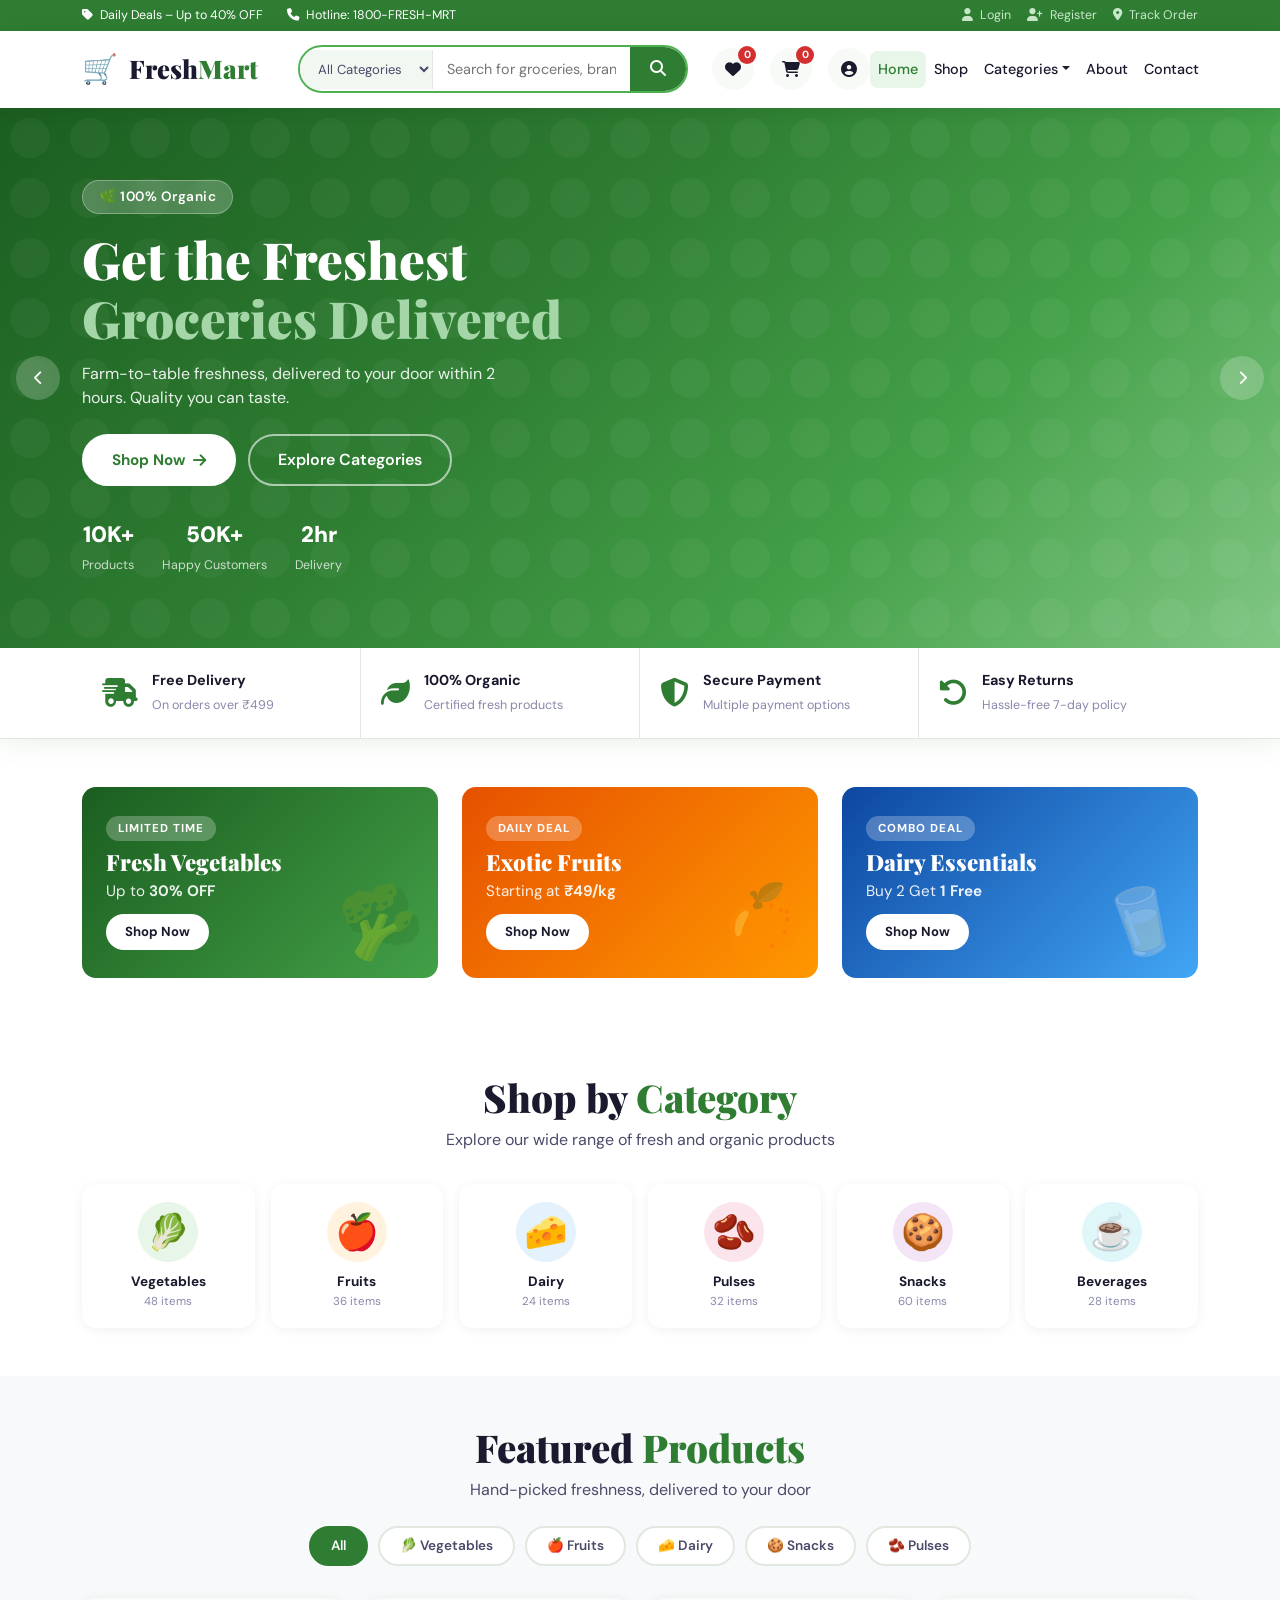
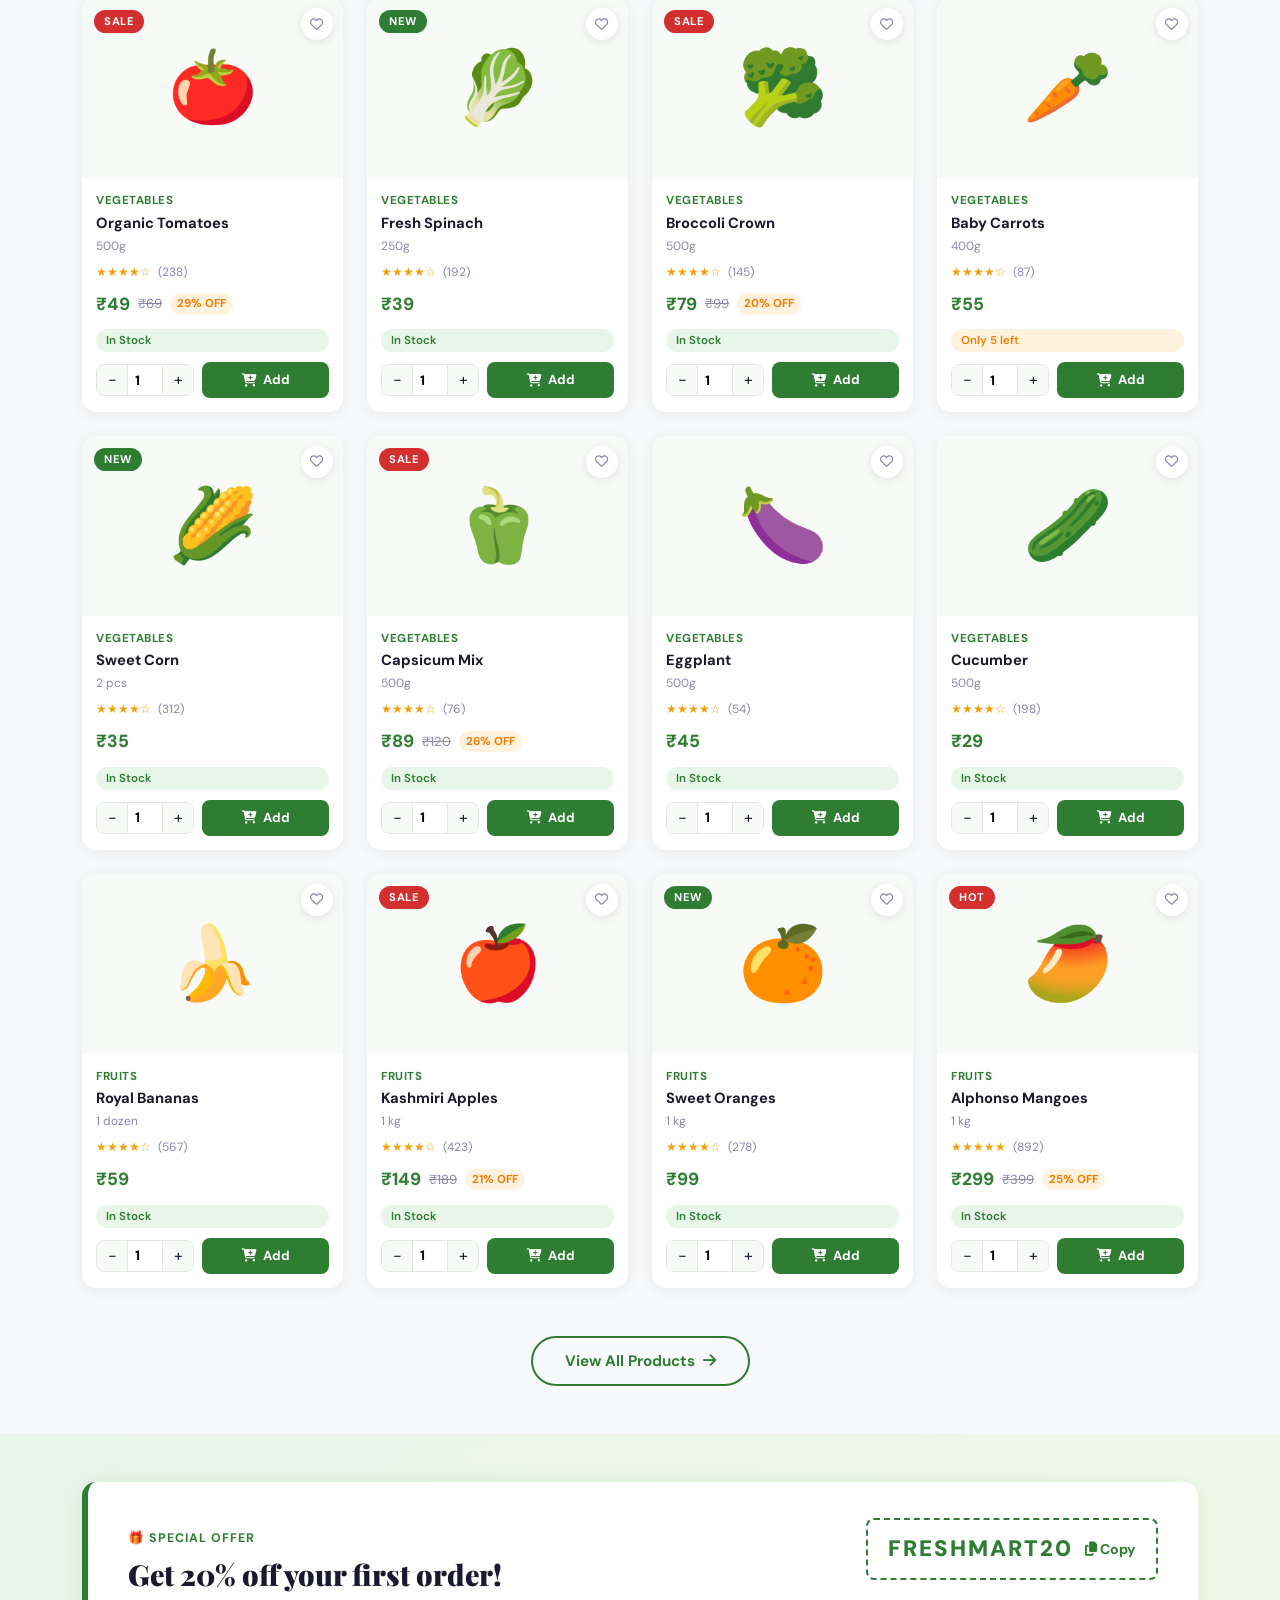
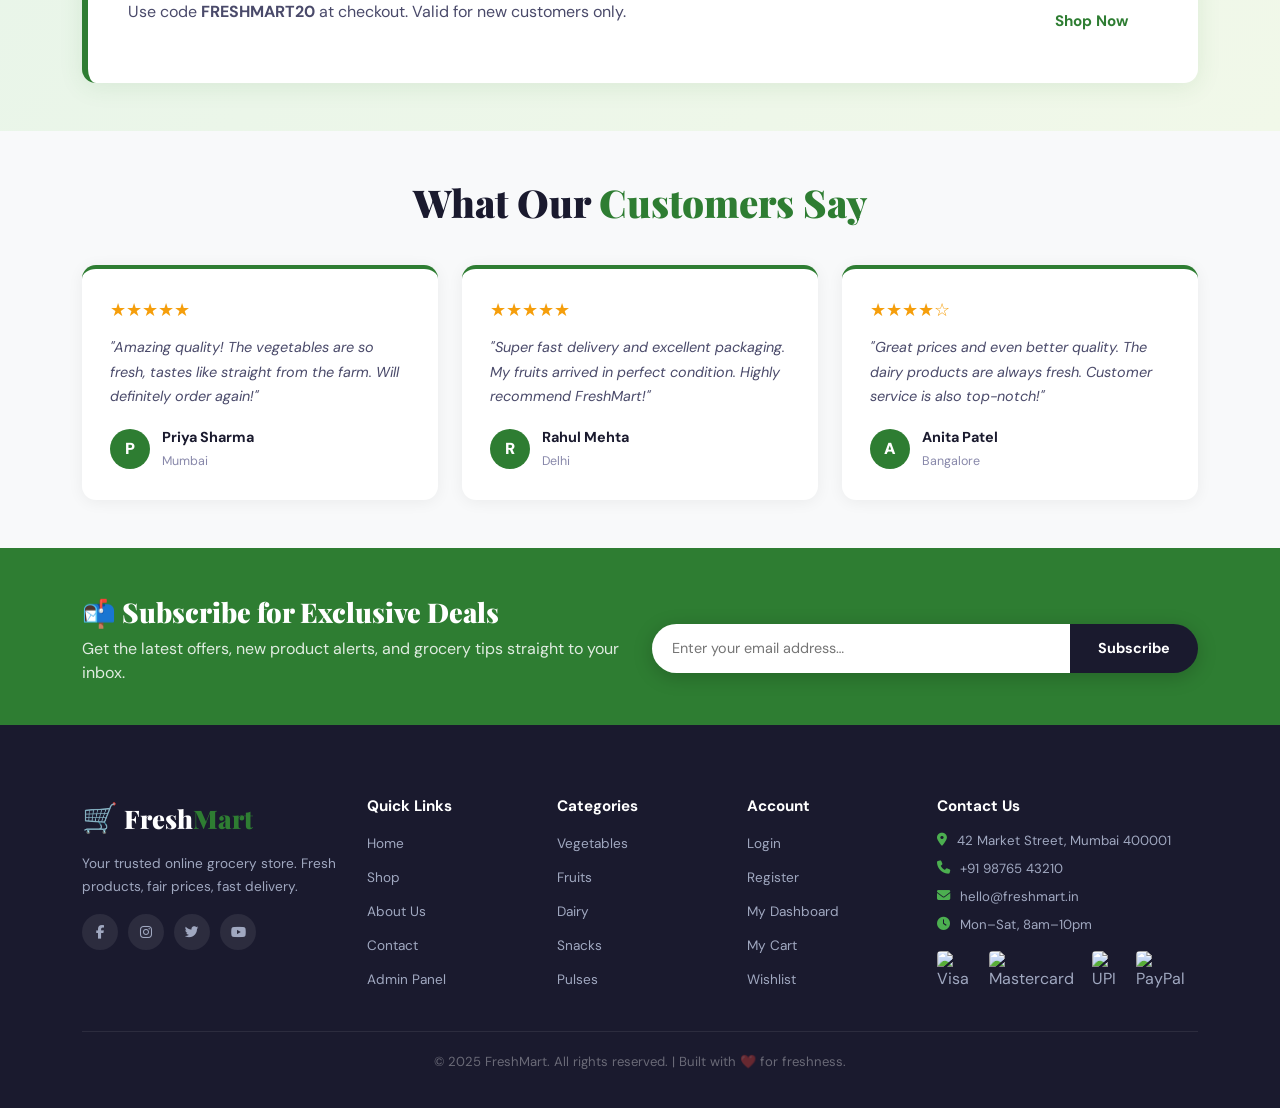
==== frontend/index.html @ 64d01288 "Initial FreshMart full stack project" ====
<!DOCTYPE html>
<html lang="en">
<head>
  <meta charset="UTF-8" />
  <meta name="viewport" content="width=device-width, initial-scale=1.0"/>
  <title>FreshMart – Premium Grocery Delivery</title>
  <link rel="stylesheet" href="https://cdn.jsdelivr.net/npm/bootstrap@5.3.0/dist/css/bootstrap.min.css"/>
  <link rel="stylesheet" href="https://cdnjs.cloudflare.com/ajax/libs/font-awesome/6.4.0/css/all.min.css"/>
  <link href="https://fonts.googleapis.com/css2?family=Playfair+Display:wght@700;900&family=DM+Sans:wght@300;400;500;600&display=swap" rel="stylesheet"/>
  <link rel="stylesheet" href="css/style.css"/>
</head>
<body>

<!-- Top Bar -->
<div class="top-bar">
  <div class="container d-flex justify-content-between align-items-center">
    <div class="d-flex gap-4">
      <span><i class="fas fa-tag me-1"></i> Daily Deals – Up to 40% OFF</span>
      <span><i class="fas fa-phone me-1"></i> Hotline: 1800-FRESH-MRT</span>
    </div>
    <div class="d-flex gap-3">
      <a href="#" id="topLoginBtn"><i class="fas fa-user me-1"></i> Login</a>
      <a href="pages/register.html"><i class="fas fa-user-plus me-1"></i> Register</a>
      <a href="#"><i class="fas fa-map-marker-alt me-1"></i> Track Order</a>
    </div>
  </div>
</div>

<!-- Main Navbar -->
<nav class="navbar navbar-expand-lg main-nav sticky-top">
  <div class="container">
    <a class="navbar-brand" href="index.html">
      <span class="brand-icon">🛒</span>
      <span class="brand-name">Fresh<span>Mart</span></span>
    </a>

    <div class="search-bar-container d-none d-lg-flex flex-grow-1 mx-4">
      <div class="search-bar">
        <select class="search-cat-select">
          <option>All Categories</option>
          <option>Vegetables</option>
          <option>Fruits</option>
          <option>Dairy</option>
          <option>Snacks</option>
          <option>Pulses</option>
          <option>Beverages</option>
        </select>
        <input type="text" id="searchInput" placeholder="Search for groceries, brands…" autocomplete="off"/>
        <button onclick="performSearch()"><i class="fas fa-search"></i></button>
        <div class="search-suggestions" id="searchSuggestions"></div>
      </div>
    </div>

    <div class="nav-actions d-flex align-items-center gap-3">
      <a href="pages/wishlist.html" class="nav-icon-btn" title="Wishlist">
        <i class="fas fa-heart"></i>
        <span class="badge" id="wishlistCount">0</span>
      </a>
      <a href="pages/cart.html" class="nav-icon-btn" title="Cart">
        <i class="fas fa-shopping-cart"></i>
        <span class="badge" id="cartCount">0</span>
      </a>
      <a href="pages/login.html" class="nav-icon-btn" title="Account" id="accountBtn">
        <i class="fas fa-user-circle"></i>
      </a>
      <button class="navbar-toggler" type="button" data-bs-toggle="collapse" data-bs-target="#mainNav">
        <i class="fas fa-bars"></i>
      </button>
    </div>

    <div class="collapse navbar-collapse" id="mainNav">
      <ul class="navbar-nav ms-auto mt-3 mt-lg-0">
        <li class="nav-item"><a class="nav-link active" href="index.html">Home</a></li>
        <li class="nav-item"><a class="nav-link" href="pages/products.html">Shop</a></li>
        <li class="nav-item dropdown">
          <a class="nav-link dropdown-toggle" href="#" data-bs-toggle="dropdown">Categories</a>
          <ul class="dropdown-menu">
            <li><a class="dropdown-item" href="pages/products.html?cat=vegetables"><i class="fas fa-carrot me-2 text-warning"></i>Vegetables</a></li>
            <li><a class="dropdown-item" href="pages/products.html?cat=fruits"><i class="fas fa-apple-alt me-2 text-danger"></i>Fruits</a></li>
            <li><a class="dropdown-item" href="pages/products.html?cat=dairy"><i class="fas fa-cheese me-2 text-warning"></i>Dairy</a></li>
            <li><a class="dropdown-item" href="pages/products.html?cat=snacks"><i class="fas fa-cookie me-2 text-secondary"></i>Snacks</a></li>
            <li><a class="dropdown-item" href="pages/products.html?cat=pulses"><i class="fas fa-seedling me-2 text-success"></i>Pulses</a></li>
            <li><a class="dropdown-item" href="pages/products.html?cat=beverages"><i class="fas fa-coffee me-2 text-brown"></i>Beverages</a></li>
          </ul>
        </li>
        <li class="nav-item"><a class="nav-link" href="pages/about.html">About</a></li>
        <li class="nav-item"><a class="nav-link" href="pages/contact.html">Contact</a></li>
      </ul>
    </div>
  </div>
</nav>

<!-- Hero Section -->
<section class="hero-section">
  <div id="heroCarousel" class="carousel slide carousel-fade" data-bs-ride="carousel">
    <div class="carousel-inner">
      <div class="carousel-item active">
        <div class="hero-slide slide-1">
          <div class="container h-100 d-flex align-items-center">
            <div class="hero-content">
              <span class="hero-badge">🌿 100% Organic</span>
              <h1>Get the Freshest<br/><span>Groceries Delivered</span></h1>
              <p>Farm-to-table freshness, delivered to your door within 2 hours. Quality you can taste.</p>
              <div class="hero-actions">
                <a href="pages/products.html" class="btn btn-primary-fresh">Shop Now <i class="fas fa-arrow-right ms-2"></i></a>
                <a href="#categories" class="btn btn-outline-fresh">Explore Categories</a>
              </div>
              <div class="hero-stats">
                <div class="stat"><strong>10K+</strong><span>Products</span></div>
                <div class="stat"><strong>50K+</strong><span>Happy Customers</span></div>
                <div class="stat"><strong>2hr</strong><span>Delivery</span></div>
              </div>
            </div>
          </div>
        </div>
      </div>
      <div class="carousel-item">
        <div class="hero-slide slide-2">
          <div class="container h-100 d-flex align-items-center">
            <div class="hero-content">
              <span class="hero-badge">🍓 Fresh Fruits</span>
              <h1>Seasonal Fruits<br/><span>Straight from Farms</span></h1>
              <p>Hand-picked seasonal fruits delivered fresh daily. Taste the difference of true freshness.</p>
              <a href="pages/products.html?cat=fruits" class="btn btn-primary-fresh">Explore Fruits <i class="fas fa-arrow-right ms-2"></i></a>
            </div>
          </div>
        </div>
      </div>
      <div class="carousel-item">
        <div class="hero-slide slide-3">
          <div class="container h-100 d-flex align-items-center">
            <div class="hero-content">
              <span class="hero-badge">🎉 Special Deals</span>
              <h1>Weekend Sale<br/><span>Up to 50% Off!</span></h1>
              <p>Huge discounts on everyday essentials. Stock up and save big this weekend only.</p>
              <a href="pages/products.html" class="btn btn-primary-fresh">Grab Deals <i class="fas fa-fire ms-2"></i></a>
            </div>
          </div>
        </div>
      </div>
    </div>
    <button class="carousel-control-prev" type="button" data-bs-target="#heroCarousel" data-bs-slide="prev">
      <i class="fas fa-chevron-left"></i>
    </button>
    <button class="carousel-control-next" type="button" data-bs-target="#heroCarousel" data-bs-slide="next">
      <i class="fas fa-chevron-right"></i>
    </button>
  </div>
</section>

<!-- Features Strip -->
<section class="features-strip">
  <div class="container">
    <div class="row g-0">
      <div class="col-6 col-md-3 feature-item">
        <i class="fas fa-truck-fast"></i>
        <div>
          <strong>Free Delivery</strong>
          <span>On orders over ₹499</span>
        </div>
      </div>
      <div class="col-6 col-md-3 feature-item">
        <i class="fas fa-leaf"></i>
        <div>
          <strong>100% Organic</strong>
          <span>Certified fresh products</span>
        </div>
      </div>
      <div class="col-6 col-md-3 feature-item">
        <i class="fas fa-shield-alt"></i>
        <div>
          <strong>Secure Payment</strong>
          <span>Multiple payment options</span>
        </div>
      </div>
      <div class="col-6 col-md-3 feature-item">
        <i class="fas fa-rotate-left"></i>
        <div>
          <strong>Easy Returns</strong>
          <span>Hassle-free 7-day policy</span>
        </div>
      </div>
    </div>
  </div>
</section>

<!-- Offer Banners -->
<section class="offer-banners py-5">
  <div class="container">
    <div class="row g-4">
      <div class="col-md-4">
        <div class="offer-card offer-green">
          <div class="offer-text">
            <span class="offer-tag">LIMITED TIME</span>
            <h3>Fresh Vegetables</h3>
            <p>Up to <strong>30% OFF</strong></p>
            <a href="pages/products.html?cat=vegetables" class="btn btn-sm btn-offer">Shop Now</a>
          </div>
          <div class="offer-emoji">🥦</div>
        </div>
      </div>
      <div class="col-md-4">
        <div class="offer-card offer-orange">
          <div class="offer-text">
            <span class="offer-tag">DAILY DEAL</span>
            <h3>Exotic Fruits</h3>
            <p>Starting at <strong>₹49/kg</strong></p>
            <a href="pages/products.html?cat=fruits" class="btn btn-sm btn-offer">Shop Now</a>
          </div>
          <div class="offer-emoji">🍊</div>
        </div>
      </div>
      <div class="col-md-4">
        <div class="offer-card offer-blue">
          <div class="offer-text">
            <span class="offer-tag">COMBO DEAL</span>
            <h3>Dairy Essentials</h3>
            <p>Buy 2 Get <strong>1 Free</strong></p>
            <a href="pages/products.html?cat=dairy" class="btn btn-sm btn-offer">Shop Now</a>
          </div>
          <div class="offer-emoji">🥛</div>
        </div>
      </div>
    </div>
  </div>
</section>

<!-- Categories -->
<section class="categories-section py-5" id="categories">
  <div class="container">
    <div class="section-header">
      <h2>Shop by <span>Category</span></h2>
      <p>Explore our wide range of fresh and organic products</p>
    </div>
    <div class="row g-3 mt-3">
      <div class="col-4 col-md-2">
        <a href="pages/products.html?cat=vegetables" class="category-card">
          <div class="cat-icon" style="background:#e8f5e9">🥬</div>
          <span>Vegetables</span>
          <small>48 items</small>
        </a>
      </div>
      <div class="col-4 col-md-2">
        <a href="pages/products.html?cat=fruits" class="category-card">
          <div class="cat-icon" style="background:#fff3e0">🍎</div>
          <span>Fruits</span>
          <small>36 items</small>
        </a>
      </div>
      <div class="col-4 col-md-2">
        <a href="pages/products.html?cat=dairy" class="category-card">
          <div class="cat-icon" style="background:#e3f2fd">🧀</div>
          <span>Dairy</span>
          <small>24 items</small>
        </a>
      </div>
      <div class="col-4 col-md-2">
        <a href="pages/products.html?cat=pulses" class="category-card">
          <div class="cat-icon" style="background:#fce4ec">🫘</div>
          <span>Pulses</span>
          <small>32 items</small>
        </a>
      </div>
      <div class="col-4 col-md-2">
        <a href="pages/products.html?cat=snacks" class="category-card">
          <div class="cat-icon" style="background:#f3e5f5">🍪</div>
          <span>Snacks</span>
          <small>60 items</small>
        </a>
      </div>
      <div class="col-4 col-md-2">
        <a href="pages/products.html?cat=beverages" class="category-card">
          <div class="cat-icon" style="background:#e0f7fa">☕</div>
          <span>Beverages</span>
          <small>28 items</small>
        </a>
      </div>
    </div>
  </div>
</section>

<!-- Featured Products -->
<section class="featured-products py-5 bg-light">
  <div class="container">
    <div class="section-header">
      <h2>Featured <span>Products</span></h2>
      <p>Hand-picked freshness, delivered to your door</p>
    </div>

    <!-- Filter Tabs -->
    <div class="filter-tabs mt-4">
      <button class="filter-btn active" onclick="filterProducts('all', this)">All</button>
      <button class="filter-btn" onclick="filterProducts('vegetables', this)">🥬 Vegetables</button>
      <button class="filter-btn" onclick="filterProducts('fruits', this)">🍎 Fruits</button>
      <button class="filter-btn" onclick="filterProducts('dairy', this)">🧀 Dairy</button>
      <button class="filter-btn" onclick="filterProducts('snacks', this)">🍪 Snacks</button>
      <button class="filter-btn" onclick="filterProducts('pulses', this)">🫘 Pulses</button>
    </div>

    <div class="row g-4 mt-2" id="productGrid">
      <!-- Products injected by JS -->
    </div>
    <div class="text-center mt-5">
      <a href="pages/products.html" class="btn btn-view-all">View All Products <i class="fas fa-arrow-right ms-2"></i></a>
    </div>
  </div>
</section>

<!-- Coupon Banner -->
<section class="coupon-banner py-5">
  <div class="container">
    <div class="coupon-card">
      <div class="row align-items-center">
        <div class="col-md-7">
          <span class="coupon-label">🎁 SPECIAL OFFER</span>
          <h3>Get 20% off your first order!</h3>
          <p>Use code <strong>FRESHMART20</strong> at checkout. Valid for new customers only.</p>
        </div>
        <div class="col-md-5 text-center text-md-end">
          <div class="coupon-code" onclick="copyCoupon()">
            <span id="couponCode">FRESHMART20</span>
            <button><i class="fas fa-copy"></i> Copy</button>
          </div>
          <a href="pages/products.html" class="btn btn-primary-fresh mt-3">Shop Now</a>
        </div>
      </div>
    </div>
  </div>
</section>

<!-- Testimonials -->
<section class="testimonials py-5 bg-light">
  <div class="container">
    <div class="section-header">
      <h2>What Our <span>Customers Say</span></h2>
    </div>
    <div class="row g-4 mt-3">
      <div class="col-md-4">
        <div class="testimonial-card">
          <div class="stars">★★★★★</div>
          <p>"Amazing quality! The vegetables are so fresh, tastes like straight from the farm. Will definitely order again!"</p>
          <div class="reviewer">
            <div class="reviewer-avatar">P</div>
            <div><strong>Priya Sharma</strong><span>Mumbai</span></div>
          </div>
        </div>
      </div>
      <div class="col-md-4">
        <div class="testimonial-card">
          <div class="stars">★★★★★</div>
          <p>"Super fast delivery and excellent packaging. My fruits arrived in perfect condition. Highly recommend FreshMart!"</p>
          <div class="reviewer">
            <div class="reviewer-avatar">R</div>
            <div><strong>Rahul Mehta</strong><span>Delhi</span></div>
          </div>
        </div>
      </div>
      <div class="col-md-4">
        <div class="testimonial-card">
          <div class="stars">★★★★☆</div>
          <p>"Great prices and even better quality. The dairy products are always fresh. Customer service is also top-notch!"</p>
          <div class="reviewer">
            <div class="reviewer-avatar">A</div>
            <div><strong>Anita Patel</strong><span>Bangalore</span></div>
          </div>
        </div>
      </div>
    </div>
  </div>
</section>

<!-- Newsletter -->
<section class="newsletter py-5">
  <div class="container">
    <div class="newsletter-card">
      <div class="row align-items-center">
        <div class="col-md-6">
          <h3>📬 Subscribe for Exclusive Deals</h3>
          <p>Get the latest offers, new product alerts, and grocery tips straight to your inbox.</p>
        </div>
        <div class="col-md-6">
          <div class="newsletter-form">
            <input type="email" placeholder="Enter your email address…"/>
            <button onclick="subscribeNewsletter()">Subscribe</button>
          </div>
        </div>
      </div>
    </div>
  </div>
</section>

<!-- Footer -->
<footer class="main-footer">
  <div class="container">
    <div class="row g-4 pt-5 pb-4">
      <div class="col-lg-3 col-md-6">
        <div class="footer-brand">
          <span class="brand-icon">🛒</span>
          <span class="brand-name">Fresh<span>Mart</span></span>
        </div>
        <p class="footer-desc">Your trusted online grocery store. Fresh products, fair prices, fast delivery.</p>
        <div class="social-links">
          <a href="#"><i class="fab fa-facebook-f"></i></a>
          <a href="#"><i class="fab fa-instagram"></i></a>
          <a href="#"><i class="fab fa-twitter"></i></a>
          <a href="#"><i class="fab fa-youtube"></i></a>
        </div>
      </div>
      <div class="col-lg-2 col-md-6">
        <h5>Quick Links</h5>
        <ul class="footer-links">
          <li><a href="index.html">Home</a></li>
          <li><a href="pages/products.html">Shop</a></li>
          <li><a href="pages/about.html">About Us</a></li>
          <li><a href="pages/contact.html">Contact</a></li>
          <li><a href="pages/admin.html">Admin Panel</a></li>
        </ul>
      </div>
      <div class="col-lg-2 col-md-6">
        <h5>Categories</h5>
        <ul class="footer-links">
          <li><a href="pages/products.html?cat=vegetables">Vegetables</a></li>
          <li><a href="pages/products.html?cat=fruits">Fruits</a></li>
          <li><a href="pages/products.html?cat=dairy">Dairy</a></li>
          <li><a href="pages/products.html?cat=snacks">Snacks</a></li>
          <li><a href="pages/products.html?cat=pulses">Pulses</a></li>
        </ul>
      </div>
      <div class="col-lg-2 col-md-6">
        <h5>Account</h5>
        <ul class="footer-links">
          <li><a href="pages/login.html">Login</a></li>
          <li><a href="pages/register.html">Register</a></li>
          <li><a href="pages/dashboard.html">My Dashboard</a></li>
          <li><a href="pages/cart.html">My Cart</a></li>
          <li><a href="pages/wishlist.html">Wishlist</a></li>
        </ul>
      </div>
      <div class="col-lg-3 col-md-6">
        <h5>Contact Us</h5>
        <div class="footer-contact">
          <p><i class="fas fa-map-marker-alt"></i> 42 Market Street, Mumbai 400001</p>
          <p><i class="fas fa-phone"></i> +91 98765 43210</p>
          <p><i class="fas fa-envelope"></i> hello@freshmart.in</p>
          <p><i class="fas fa-clock"></i> Mon–Sat, 8am–10pm</p>
        </div>
        <div class="payment-icons mt-3">
          <img src="https://img.icons8.com/color/32/visa.png" alt="Visa"/>
          <img src="https://img.icons8.com/color/32/mastercard.png" alt="Mastercard"/>
          <img src="https://img.icons8.com/color/32/upi-payment.png" alt="UPI"/>
          <img src="https://img.icons8.com/color/32/paypal.png" alt="PayPal"/>
        </div>
      </div>
    </div>
    <div class="footer-bottom">
      <p>© 2025 FreshMart. All rights reserved. | Built with ❤️ for freshness.</p>
    </div>
  </div>
</footer>

<!-- Toast Notification -->
<div class="toast-container position-fixed bottom-0 end-0 p-3">
  <div id="liveToast" class="toast" role="alert">
    <div class="toast-header">
      <strong class="me-auto">🛒 FreshMart</strong>
      <button type="button" class="btn-close" data-bs-dismiss="toast"></button>
    </div>
    <div class="toast-body" id="toastMsg">Item added to cart!</div>
  </div>
</div>

<script src="https://cdn.jsdelivr.net/npm/bootstrap@5.3.0/dist/js/bootstrap.bundle.min.js"></script>
<script src="js/data.js"></script>
<script src="js/cart.js"></script>
<script src="js/app.js"></script>
</body>
</html>
---- frontend/css/style.css ----
/* ===== DESIGN TOKENS ===== */
:root {
  --green: #2e7d32;
  --green-light: #4caf50;
  --green-pale: #e8f5e9;
  --red: #d32f2f;
  --red-light: #ef5350;
  --orange: #f57c00;
  --yellow: #ffc107;
  --text-dark: #1a1a2e;
  --text-mid: #4a4a6a;
  --text-light: #8888aa;
  --white: #ffffff;
  --off-white: #f8faf8;
  --border: #e0e8e0;
  --shadow: 0 4px 24px rgba(46,125,50,0.10);
  --shadow-hover: 0 12px 40px rgba(46,125,50,0.18);
  --radius: 14px;
  --radius-sm: 8px;
  --font-display: 'Playfair Display', serif;
  --font-body: 'DM Sans', sans-serif;
  --transition: all 0.25s cubic-bezier(0.4,0,0.2,1);
}

/* ===== RESET ===== */
*, *::before, *::after { box-sizing: border-box; margin: 0; padding: 0; }
body { font-family: var(--font-body); color: var(--text-dark); background: var(--white); overflow-x: hidden; }
a { text-decoration: none; color: inherit; }
img { max-width: 100%; }

/* ===== TOP BAR ===== */
.top-bar {
  background: var(--green);
  color: #fff;
  font-size: 0.78rem;
  padding: 6px 0;
}
.top-bar a { color: #c8e6c9; transition: var(--transition); }
.top-bar a:hover { color: #fff; }

/* ===== NAVBAR ===== */
.main-nav {
  background: #fff;
  box-shadow: 0 2px 16px rgba(0,0,0,0.08);
  padding: 12px 0;
  z-index: 1000;
}
.brand-icon { font-size: 1.8rem; }
.brand-name {
  font-family: var(--font-display);
  font-size: 1.6rem;
  font-weight: 900;
  color: var(--text-dark);
  margin-left: 6px;
}
.brand-name span { color: var(--green); }

/* Search Bar */
.search-bar-container { flex: 1; max-width: 580px; }
.search-bar {
  display: flex;
  align-items: center;
  border: 2px solid var(--green-light);
  border-radius: 50px;
  overflow: hidden;
  background: #fff;
  position: relative;
}
.search-cat-select {
  border: none;
  outline: none;
  padding: 10px 14px;
  font-size: 0.82rem;
  color: var(--text-mid);
  background: #f1f8f1;
  border-right: 1px solid var(--border);
  cursor: pointer;
  font-family: var(--font-body);
}
.search-bar input {
  flex: 1;
  border: none;
  outline: none;
  padding: 10px 14px;
  font-size: 0.9rem;
  font-family: var(--font-body);
}
.search-bar button {
  background: var(--green);
  color: #fff;
  border: none;
  padding: 10px 20px;
  cursor: pointer;
  transition: var(--transition);
  font-size: 1rem;
}
.search-bar button:hover { background: var(--green-light); }

.search-suggestions {
  position: absolute;
  top: 100%;
  left: 0;
  right: 0;
  background: #fff;
  border: 1px solid var(--border);
  border-radius: 0 0 12px 12px;
  box-shadow: var(--shadow);
  display: none;
  z-index: 200;
  max-height: 280px;
  overflow-y: auto;
}
.search-suggestions.active { display: block; }
.suggestion-item {
  padding: 10px 16px;
  cursor: pointer;
  display: flex;
  align-items: center;
  gap: 10px;
  font-size: 0.88rem;
  transition: var(--transition);
}
.suggestion-item:hover { background: var(--green-pale); }

/* Nav Icons */
.nav-icon-btn {
  position: relative;
  display: flex;
  align-items: center;
  justify-content: center;
  width: 42px;
  height: 42px;
  border-radius: 50%;
  background: var(--off-white);
  color: var(--text-dark);
  transition: var(--transition);
  font-size: 1rem;
}
.nav-icon-btn:hover { background: var(--green-pale); color: var(--green); }
.nav-icon-btn .badge {
  position: absolute;
  top: -2px;
  right: -2px;
  background: var(--red);
  color: #fff;
  border-radius: 50%;
  width: 18px;
  height: 18px;
  font-size: 0.65rem;
  display: flex;
  align-items: center;
  justify-content: center;
  font-weight: 700;
}

.main-nav .nav-link {
  color: var(--text-dark);
  font-weight: 500;
  font-size: 0.9rem;
  padding: 8px 14px;
  border-radius: 8px;
  transition: var(--transition);
}
.main-nav .nav-link:hover,
.main-nav .nav-link.active { color: var(--green); background: var(--green-pale); }
.main-nav .dropdown-menu { border: 1px solid var(--border); border-radius: var(--radius); box-shadow: var(--shadow); }
.main-nav .dropdown-item:hover { background: var(--green-pale); color: var(--green); }

/* ===== HERO ===== */
.hero-section { position: relative; overflow: hidden; }
.hero-slide {
  height: 540px;
  display: flex;
  align-items: center;
  position: relative;
  overflow: hidden;
}
.slide-1 { background: linear-gradient(135deg, #1b5e20 0%, #2e7d32 40%, #43a047 70%, #81c784 100%); }
.slide-2 { background: linear-gradient(135deg, #bf360c 0%, #e64a19 40%, #ff7043 70%, #ffccbc 100%); }
.slide-3 { background: linear-gradient(135deg, #1a237e 0%, #283593 40%, #3f51b5 70%, #9fa8da 100%); }
.hero-slide::before {
  content: '';
  position: absolute;
  inset: 0;
  background: url("data:image/svg+xml,%3Csvg width='60' height='60' viewBox='0 0 60 60' xmlns='http://www.w3.org/2000/svg'%3E%3Cg fill='none' fill-rule='evenodd'%3E%3Cg fill='%23ffffff' fill-opacity='0.04'%3E%3Ccircle cx='30' cy='30' r='20'/%3E%3C/g%3E%3C/g%3E%3C/svg%3E");
}
.hero-content {
  position: relative;
  z-index: 2;
  color: #fff;
  max-width: 600px;
  animation: heroIn 0.8s ease-out;
}
@keyframes heroIn {
  from { opacity: 0; transform: translateY(30px); }
  to { opacity: 1; transform: translateY(0); }
}
.hero-badge {
  display: inline-block;
  background: rgba(255,255,255,0.2);
  backdrop-filter: blur(8px);
  border: 1px solid rgba(255,255,255,0.3);
  color: #fff;
  padding: 6px 16px;
  border-radius: 50px;
  font-size: 0.85rem;
  font-weight: 600;
  margin-bottom: 16px;
  letter-spacing: 0.5px;
}
.hero-content h1 {
  font-family: var(--font-display);
  font-size: clamp(2rem, 4vw, 3.2rem);
  font-weight: 900;
  line-height: 1.15;
  margin-bottom: 14px;
}
.hero-content h1 span { color: #a5d6a7; display: block; }
.slide-2 .hero-content h1 span { color: #ffe0b2; }
.slide-3 .hero-content h1 span { color: #c5cae9; }
.hero-content p { font-size: 1rem; opacity: 0.9; margin-bottom: 24px; max-width: 440px; }
.hero-actions { display: flex; gap: 12px; flex-wrap: wrap; margin-bottom: 32px; }

.btn-primary-fresh {
  background: #fff;
  color: var(--green);
  padding: 12px 28px;
  border-radius: 50px;
  font-weight: 700;
  font-size: 0.95rem;
  transition: var(--transition);
  display: inline-flex;
  align-items: center;
  border: 2px solid #fff;
}
.btn-primary-fresh:hover {
  background: var(--green);
  color: #fff;
  transform: translateY(-2px);
  box-shadow: 0 8px 24px rgba(0,0,0,0.2);
}
.btn-outline-fresh {
  background: transparent;
  color: #fff;
  padding: 12px 28px;
  border-radius: 50px;
  font-weight: 600;
  border: 2px solid rgba(255,255,255,0.6);
  transition: var(--transition);
  display: inline-flex;
  align-items: center;
}
.btn-outline-fresh:hover { background: rgba(255,255,255,0.15); color: #fff; }
.slide-2 .btn-primary-fresh { color: var(--orange); }
.slide-3 .btn-primary-fresh { color: #3f51b5; }

.hero-stats {
  display: flex;
  gap: 28px;
}
.stat {
  text-align: center;
}
.stat strong { display: block; font-size: 1.4rem; font-weight: 900; }
.stat span { font-size: 0.78rem; opacity: 0.75; }

.carousel-control-prev, .carousel-control-next {
  width: 44px;
  height: 44px;
  background: rgba(255,255,255,0.2);
  backdrop-filter: blur(8px);
  border-radius: 50%;
  top: 50%;
  transform: translateY(-50%);
  margin: 0 16px;
  opacity: 1;
}
.carousel-control-prev-icon, .carousel-control-next-icon { display: none; }
.carousel-control-prev i, .carousel-control-next i { color: #fff; font-size: 0.9rem; }
.carousel-control-prev:hover, .carousel-control-next:hover { background: rgba(255,255,255,0.35); }

/* ===== FEATURES STRIP ===== */
.features-strip {
  background: #fff;
  border-bottom: 1px solid var(--border);
  box-shadow: var(--shadow);
}
.feature-item {
  display: flex;
  align-items: center;
  gap: 14px;
  padding: 22px 20px;
  border-right: 1px solid var(--border);
}
.feature-item:last-child { border-right: none; }
.feature-item i {
  font-size: 1.8rem;
  color: var(--green);
  flex-shrink: 0;
}
.feature-item strong { display: block; font-weight: 700; font-size: 0.9rem; }
.feature-item span { font-size: 0.78rem; color: var(--text-light); }

/* ===== SECTION HEADER ===== */
.section-header { text-align: center; }
.section-header h2 {
  font-family: var(--font-display);
  font-size: clamp(1.6rem, 3vw, 2.4rem);
  font-weight: 900;
  color: var(--text-dark);
}
.section-header h2 span { color: var(--green); }
.section-header p { color: var(--text-mid); margin-top: 8px; }

/* ===== OFFER BANNERS ===== */
.offer-card {
  border-radius: var(--radius);
  padding: 28px 24px;
  display: flex;
  align-items: center;
  justify-content: space-between;
  overflow: hidden;
  position: relative;
  transition: var(--transition);
}
.offer-card:hover { transform: translateY(-4px); box-shadow: var(--shadow-hover); }
.offer-green { background: linear-gradient(135deg, #1b5e20, #43a047); }
.offer-orange { background: linear-gradient(135deg, #e65100, #ff9800); }
.offer-blue { background: linear-gradient(135deg, #0d47a1, #42a5f5); }
.offer-text { color: #fff; z-index: 2; }
.offer-tag {
  font-size: 0.72rem;
  font-weight: 700;
  letter-spacing: 1px;
  background: rgba(255,255,255,0.25);
  padding: 4px 12px;
  border-radius: 20px;
  display: inline-block;
  margin-bottom: 8px;
}
.offer-text h3 { font-family: var(--font-display); font-size: 1.4rem; font-weight: 900; margin-bottom: 4px; }
.offer-text p { font-size: 0.95rem; opacity: 0.9; margin-bottom: 12px; }
.btn-offer {
  background: #fff;
  color: var(--text-dark);
  border-radius: 50px;
  font-weight: 700;
  font-size: 0.82rem;
  padding: 7px 18px;
  transition: var(--transition);
}
.btn-offer:hover { background: rgba(255,255,255,0.85); transform: scale(1.05); }
.offer-emoji {
  font-size: 4rem;
  opacity: 0.35;
  position: absolute;
  right: 16px;
  bottom: 8px;
  transform: rotate(-15deg);
  transition: var(--transition);
}
.offer-card:hover .offer-emoji { opacity: 0.6; transform: rotate(-5deg) scale(1.1); }

/* ===== CATEGORIES ===== */
.category-card {
  display: flex;
  flex-direction: column;
  align-items: center;
  text-align: center;
  padding: 16px 8px;
  border-radius: var(--radius);
  background: #fff;
  border: 2px solid transparent;
  transition: var(--transition);
  cursor: pointer;
  text-decoration: none;
  color: var(--text-dark);
  box-shadow: 0 2px 12px rgba(0,0,0,0.06);
}
.category-card:hover {
  border-color: var(--green-light);
  transform: translateY(-4px);
  box-shadow: var(--shadow-hover);
  color: var(--green);
}
.cat-icon {
  font-size: 2.2rem;
  width: 60px;
  height: 60px;
  border-radius: 50%;
  display: flex;
  align-items: center;
  justify-content: center;
  margin-bottom: 10px;
  transition: var(--transition);
}
.category-card:hover .cat-icon { transform: scale(1.15); }
.category-card span { font-weight: 700; font-size: 0.85rem; }
.category-card small { font-size: 0.72rem; color: var(--text-light); }

/* ===== FILTER TABS ===== */
.filter-tabs {
  display: flex;
  flex-wrap: wrap;
  gap: 10px;
  justify-content: center;
}
.filter-btn {
  background: #fff;
  border: 2px solid var(--border);
  color: var(--text-mid);
  padding: 8px 20px;
  border-radius: 50px;
  font-size: 0.85rem;
  font-weight: 600;
  cursor: pointer;
  transition: var(--transition);
  font-family: var(--font-body);
}
.filter-btn:hover, .filter-btn.active {
  background: var(--green);
  border-color: var(--green);
  color: #fff;
}

/* ===== PRODUCT CARDS ===== */
.product-card {
  background: #fff;
  border-radius: var(--radius);
  overflow: hidden;
  box-shadow: 0 2px 14px rgba(0,0,0,0.07);
  transition: var(--transition);
  position: relative;
  display: flex;
  flex-direction: column;
}
.product-card:hover { transform: translateY(-6px); box-shadow: var(--shadow-hover); }
.product-img-wrap {
  position: relative;
  overflow: hidden;
  background: var(--off-white);
  padding: 16px;
  text-align: center;
  height: 180px;
  display: flex;
  align-items: center;
  justify-content: center;
}
.product-emoji { font-size: 4.5rem; transition: var(--transition); }
.product-card:hover .product-emoji { transform: scale(1.12); }
.product-badge {
  position: absolute;
  top: 12px;
  left: 12px;
  background: var(--red);
  color: #fff;
  font-size: 0.7rem;
  font-weight: 700;
  padding: 3px 10px;
  border-radius: 20px;
  letter-spacing: 0.5px;
}
.product-badge.new { background: var(--green); }
.wishlist-btn {
  position: absolute;
  top: 10px;
  right: 10px;
  width: 32px;
  height: 32px;
  border-radius: 50%;
  background: #fff;
  border: none;
  cursor: pointer;
  display: flex;
  align-items: center;
  justify-content: center;
  box-shadow: 0 2px 8px rgba(0,0,0,0.1);
  transition: var(--transition);
  font-size: 0.85rem;
  color: var(--text-light);
}
.wishlist-btn:hover, .wishlist-btn.active { color: var(--red); transform: scale(1.15); }
.product-body { padding: 14px; flex: 1; display: flex; flex-direction: column; }
.product-cat { font-size: 0.72rem; color: var(--green); font-weight: 700; letter-spacing: 0.5px; text-transform: uppercase; margin-bottom: 4px; }
.product-name { font-weight: 700; font-size: 0.92rem; color: var(--text-dark); margin-bottom: 4px; line-height: 1.3; }
.product-unit { font-size: 0.75rem; color: var(--text-light); margin-bottom: 8px; }
.product-rating { font-size: 0.75rem; color: #f59e0b; margin-bottom: 10px; }
.product-rating span { color: var(--text-light); margin-left: 4px; }
.price-row { display: flex; align-items: center; gap: 8px; margin-bottom: 12px; }
.price { font-size: 1.1rem; font-weight: 800; color: var(--green); }
.price-old { font-size: 0.82rem; color: var(--text-light); text-decoration: line-through; }
.price-discount { font-size: 0.72rem; background: #fff3e0; color: var(--orange); font-weight: 700; padding: 2px 7px; border-radius: 20px; }
.stock-badge { font-size: 0.72rem; padding: 3px 10px; border-radius: 20px; font-weight: 600; display: inline-block; margin-bottom: 10px; }
.in-stock { background: #e8f5e9; color: var(--green); }
.low-stock { background: #fff3e0; color: var(--orange); }
.out-stock { background: #ffebee; color: var(--red); }
.qty-add-row { display: flex; align-items: center; gap: 8px; margin-top: auto; }
.qty-selector {
  display: flex;
  align-items: center;
  border: 1.5px solid var(--border);
  border-radius: 8px;
  overflow: hidden;
}
.qty-btn {
  background: var(--off-white);
  border: none;
  width: 30px;
  height: 30px;
  font-size: 1rem;
  cursor: pointer;
  transition: var(--transition);
  color: var(--text-dark);
}
.qty-btn:hover { background: var(--green-pale); color: var(--green); }
.qty-input {
  width: 36px;
  text-align: center;
  border: none;
  border-left: 1.5px solid var(--border);
  border-right: 1.5px solid var(--border);
  height: 30px;
  font-weight: 700;
  font-size: 0.85rem;
  outline: none;
  font-family: var(--font-body);
}
.btn-add-cart {
  flex: 1;
  background: var(--green);
  color: #fff;
  border: none;
  border-radius: 8px;
  padding: 8px 12px;
  font-weight: 700;
  font-size: 0.82rem;
  cursor: pointer;
  transition: var(--transition);
  display: flex;
  align-items: center;
  justify-content: center;
  gap: 6px;
  font-family: var(--font-body);
}
.btn-add-cart:hover { background: var(--green-light); transform: scale(1.02); }
.btn-add-cart:disabled { background: var(--text-light); cursor: not-allowed; transform: none; }

.btn-view-all {
  background: transparent;
  border: 2px solid var(--green);
  color: var(--green);
  padding: 12px 32px;
  border-radius: 50px;
  font-weight: 700;
  font-size: 0.95rem;
  transition: var(--transition);
  display: inline-flex;
  align-items: center;
}
.btn-view-all:hover { background: var(--green); color: #fff; }

/* ===== COUPON BANNER ===== */
.coupon-banner { background: linear-gradient(135deg, #e8f5e9, #f1f8e9); }
.coupon-card {
  background: #fff;
  border-radius: var(--radius);
  padding: 36px 40px;
  box-shadow: var(--shadow);
  border-left: 6px solid var(--green);
}
.coupon-label { font-size: 0.78rem; font-weight: 700; color: var(--green); letter-spacing: 1px; }
.coupon-card h3 { font-family: var(--font-display); font-size: 1.8rem; font-weight: 900; margin: 8px 0; }
.coupon-card p { color: var(--text-mid); }
.coupon-code {
  display: inline-flex;
  align-items: center;
  gap: 12px;
  border: 2px dashed var(--green);
  padding: 12px 20px;
  border-radius: var(--radius-sm);
  cursor: pointer;
  transition: var(--transition);
}
.coupon-code:hover { background: var(--green-pale); }
.coupon-code span { font-size: 1.4rem; font-weight: 900; letter-spacing: 2px; color: var(--green); }
.coupon-code button { background: none; border: none; color: var(--green); font-weight: 700; cursor: pointer; font-family: var(--font-body); font-size: 0.88rem; }

/* ===== TESTIMONIALS ===== */
.testimonial-card {
  background: #fff;
  border-radius: var(--radius);
  padding: 28px;
  box-shadow: 0 2px 16px rgba(0,0,0,0.06);
  transition: var(--transition);
  border-top: 4px solid var(--green);
}
.testimonial-card:hover { transform: translateY(-4px); box-shadow: var(--shadow-hover); }
.stars { color: #f59e0b; font-size: 1.1rem; margin-bottom: 12px; }
.testimonial-card p { color: var(--text-mid); font-style: italic; font-size: 0.9rem; line-height: 1.7; margin-bottom: 18px; }
.reviewer { display: flex; align-items: center; gap: 12px; }
.reviewer-avatar {
  width: 40px;
  height: 40px;
  border-radius: 50%;
  background: var(--green);
  color: #fff;
  display: flex;
  align-items: center;
  justify-content: center;
  font-weight: 900;
  font-size: 1rem;
  flex-shrink: 0;
}
.reviewer strong { display: block; font-size: 0.9rem; }
.reviewer span { font-size: 0.78rem; color: var(--text-light); }

/* ===== NEWSLETTER ===== */
.newsletter { background: var(--green); }
.newsletter-card { color: #fff; }
.newsletter-card h3 { font-family: var(--font-display); font-size: 1.7rem; font-weight: 900; margin-bottom: 8px; }
.newsletter-card p { opacity: 0.85; }
.newsletter-form { display: flex; gap: 0; border-radius: 50px; overflow: hidden; box-shadow: 0 4px 20px rgba(0,0,0,0.2); }
.newsletter-form input {
  flex: 1;
  border: none;
  padding: 14px 20px;
  font-size: 0.9rem;
  outline: none;
  font-family: var(--font-body);
}
.newsletter-form button {
  background: var(--text-dark);
  color: #fff;
  border: none;
  padding: 14px 28px;
  font-weight: 700;
  cursor: pointer;
  font-family: var(--font-body);
  transition: var(--transition);
  font-size: 0.9rem;
}
.newsletter-form button:hover { background: var(--green-light); }

/* ===== FOOTER ===== */
.main-footer { background: #1a1a2e; color: #a0a8c0; }
.footer-brand { display: flex; align-items: center; margin-bottom: 12px; }
.footer-brand .brand-name { color: #fff; }
.footer-desc { font-size: 0.85rem; line-height: 1.7; margin-bottom: 16px; }
.social-links { display: flex; gap: 10px; }
.social-links a {
  width: 36px;
  height: 36px;
  border-radius: 50%;
  background: rgba(255,255,255,0.08);
  color: #a0a8c0;
  display: flex;
  align-items: center;
  justify-content: center;
  transition: var(--transition);
  font-size: 0.85rem;
}
.social-links a:hover { background: var(--green); color: #fff; }
.main-footer h5 { color: #fff; font-weight: 700; margin-bottom: 16px; font-size: 0.95rem; }
.footer-links { list-style: none; padding: 0; }
.footer-links li { margin-bottom: 10px; }
.footer-links a { color: #a0a8c0; font-size: 0.85rem; transition: var(--transition); }
.footer-links a:hover { color: var(--green-light); padding-left: 4px; }
.footer-contact p { font-size: 0.83rem; margin-bottom: 8px; display: flex; gap: 10px; }
.footer-contact i { color: var(--green-light); margin-top: 2px; flex-shrink: 0; }
.payment-icons { display: flex; gap: 6px; align-items: center; }
.payment-icons img { border-radius: 4px; }
.footer-bottom {
  border-top: 1px solid rgba(255,255,255,0.08);
  padding: 20px 0;
  text-align: center;
  font-size: 0.82rem;
  color: rgba(255,255,255,0.35);
}

/* ===== TOAST ===== */
.toast { border: none; border-radius: var(--radius-sm); box-shadow: var(--shadow-hover); }
.toast-header { background: var(--green); color: #fff; border-radius: var(--radius-sm) var(--radius-sm) 0 0; }

/* ===== PAGE HERO (inner pages) ===== */
.page-hero {
  background: linear-gradient(135deg, var(--green) 0%, var(--green-light) 100%);
  color: #fff;
  padding: 56px 0 40px;
  text-align: center;
}
.page-hero h1 {
  font-family: var(--font-display);
  font-size: 2.4rem;
  font-weight: 900;
}
.page-hero .breadcrumb { justify-content: center; background: none; }
.page-hero .breadcrumb-item, .page-hero .breadcrumb-item a { color: rgba(255,255,255,0.8); font-size: 0.85rem; }
.page-hero .breadcrumb-item.active { color: #fff; }
.page-hero .breadcrumb-item+.breadcrumb-item::before { color: rgba(255,255,255,0.5); }

/* ===== CART PAGE ===== */
.cart-item {
  background: #fff;
  border-radius: var(--radius-sm);
  padding: 16px;
  margin-bottom: 12px;
  box-shadow: 0 1px 8px rgba(0,0,0,0.06);
  display: flex;
  align-items: center;
  gap: 16px;
  transition: var(--transition);
}
.cart-item:hover { box-shadow: 0 4px 16px rgba(0,0,0,0.1); }
.cart-item-emoji { font-size: 2.8rem; width: 70px; text-align: center; }
.cart-item-info { flex: 1; }
.cart-item-name { font-weight: 700; font-size: 0.95rem; }
.cart-item-unit { font-size: 0.78rem; color: var(--text-light); }
.cart-item-price { font-weight: 800; font-size: 1rem; color: var(--green); }
.remove-btn {
  background: none;
  border: none;
  color: var(--red-light);
  cursor: pointer;
  padding: 6px;
  border-radius: 6px;
  transition: var(--transition);
  font-size: 0.9rem;
}
.remove-btn:hover { background: #ffebee; }
.order-summary-card {
  background: #fff;
  border-radius: var(--radius);
  padding: 24px;
  box-shadow: var(--shadow);
  position: sticky;
  top: 100px;
}
.order-summary-card h5 { font-family: var(--font-display); font-size: 1.2rem; font-weight: 700; margin-bottom: 20px; padding-bottom: 12px; border-bottom: 2px solid var(--border); }
.summary-row { display: flex; justify-content: space-between; margin-bottom: 10px; font-size: 0.88rem; }
.summary-row.total { font-weight: 800; font-size: 1.05rem; border-top: 2px solid var(--border); padding-top: 12px; margin-top: 8px; color: var(--green); }
.coupon-input { display: flex; gap: 8px; margin: 16px 0; }
.coupon-input input { flex: 1; border: 1.5px solid var(--border); border-radius: 8px; padding: 10px 14px; font-size: 0.85rem; outline: none; }
.coupon-input input:focus { border-color: var(--green); }
.coupon-input button { background: var(--green); color: #fff; border: none; border-radius: 8px; padding: 10px 16px; cursor: pointer; font-weight: 700; font-size: 0.82rem; transition: var(--transition); }
.coupon-input button:hover { background: var(--green-light); }
.btn-checkout {
  width: 100%;
  background: var(--green);
  color: #fff;
  border: none;
  border-radius: 50px;
  padding: 14px;
  font-weight: 800;
  font-size: 1rem;
  cursor: pointer;
  transition: var(--transition);
  font-family: var(--font-body);
}
.btn-checkout:hover { background: var(--green-light); transform: translateY(-2px); box-shadow: 0 8px 24px rgba(46,125,50,0.3); }

/* ===== AUTH PAGES ===== */
.auth-section { min-height: calc(100vh - 200px); display: flex; align-items: center; background: linear-gradient(135deg, #e8f5e9 0%, #f1f8f9 100%); padding: 60px 0; }
.auth-card {
  background: #fff;
  border-radius: var(--radius);
  padding: 40px;
  box-shadow: var(--shadow-hover);
  max-width: 480px;
  width: 100%;
  margin: 0 auto;
}
.auth-card h2 { font-family: var(--font-display); font-weight: 900; margin-bottom: 8px; }
.auth-card p.subtitle { color: var(--text-mid); font-size: 0.88rem; margin-bottom: 28px; }
.form-group { margin-bottom: 18px; }
.form-group label { display: block; font-weight: 600; font-size: 0.85rem; margin-bottom: 6px; color: var(--text-dark); }
.form-control-fresh {
  width: 100%;
  border: 1.5px solid var(--border);
  border-radius: var(--radius-sm);
  padding: 11px 14px;
  font-size: 0.9rem;
  outline: none;
  transition: var(--transition);
  font-family: var(--font-body);
}
.form-control-fresh:focus { border-color: var(--green); box-shadow: 0 0 0 3px rgba(46,125,50,0.1); }
.input-icon-wrap { position: relative; }
.input-icon-wrap i { position: absolute; left: 14px; top: 50%; transform: translateY(-50%); color: var(--text-light); }
.input-icon-wrap .form-control-fresh { padding-left: 40px; }
.btn-auth {
  width: 100%;
  background: var(--green);
  color: #fff;
  border: none;
  border-radius: 50px;
  padding: 13px;
  font-weight: 800;
  font-size: 1rem;
  cursor: pointer;
  transition: var(--transition);
  font-family: var(--font-body);
  margin-top: 6px;
}
.btn-auth:hover { background: var(--green-light); transform: translateY(-2px); box-shadow: 0 8px 20px rgba(46,125,50,0.25); }
.auth-divider { text-align: center; position: relative; margin: 20px 0; }
.auth-divider::before { content: ''; position: absolute; top: 50%; left: 0; right: 0; height: 1px; background: var(--border); }
.auth-divider span { background: #fff; position: relative; padding: 0 14px; color: var(--text-light); font-size: 0.82rem; }
.auth-link { text-align: center; font-size: 0.87rem; color: var(--text-mid); margin-top: 16px; }
.auth-link a { color: var(--green); font-weight: 700; }

/* ===== DASHBOARD ===== */
.dashboard-layout { display: flex; min-height: calc(100vh - 160px); background: var(--off-white); }
.dashboard-sidebar {
  width: 260px;
  background: #fff;
  box-shadow: 2px 0 12px rgba(0,0,0,0.05);
  flex-shrink: 0;
  padding: 28px 0;
}
.sidebar-user { padding: 0 20px 24px; border-bottom: 1px solid var(--border); margin-bottom: 16px; }
.user-avatar {
  width: 56px;
  height: 56px;
  border-radius: 50%;
  background: var(--green);
  color: #fff;
  display: flex;
  align-items: center;
  justify-content: center;
  font-size: 1.5rem;
  font-weight: 900;
  margin-bottom: 10px;
}
.sidebar-user strong { display: block; font-size: 0.95rem; }
.sidebar-user span { font-size: 0.78rem; color: var(--text-light); }
.sidebar-nav a {
  display: flex;
  align-items: center;
  gap: 12px;
  padding: 12px 20px;
  color: var(--text-mid);
  font-size: 0.88rem;
  font-weight: 600;
  transition: var(--transition);
}
.sidebar-nav a:hover, .sidebar-nav a.active {
  background: var(--green-pale);
  color: var(--green);
  border-right: 3px solid var(--green);
}
.sidebar-nav a i { width: 18px; text-align: center; }
.dashboard-content { flex: 1; padding: 32px; overflow-y: auto; }
.dash-stat-card {
  background: #fff;
  border-radius: var(--radius);
  padding: 22px;
  box-shadow: 0 2px 12px rgba(0,0,0,0.06);
  display: flex;
  align-items: center;
  gap: 16px;
  transition: var(--transition);
}
.dash-stat-card:hover { transform: translateY(-3px); box-shadow: var(--shadow-hover); }
.dash-stat-icon {
  width: 52px;
  height: 52px;
  border-radius: 14px;
  display: flex;
  align-items: center;
  justify-content: center;
  font-size: 1.3rem;
  flex-shrink: 0;
}
.dash-stat-card strong { display: block; font-size: 1.5rem; font-weight: 900; }
.dash-stat-card span { font-size: 0.8rem; color: var(--text-light); }

/* ===== ADMIN ===== */
.admin-table { background: #fff; border-radius: var(--radius); overflow: hidden; box-shadow: 0 2px 12px rgba(0,0,0,0.06); }
.admin-table table { margin: 0; }
.admin-table thead th { background: var(--green); color: #fff; font-weight: 700; font-size: 0.85rem; border: none; padding: 14px 16px; }
.admin-table tbody td { padding: 12px 16px; font-size: 0.88rem; vertical-align: middle; }
.admin-table tbody tr:hover { background: var(--green-pale); }
.status-badge { padding: 4px 12px; border-radius: 20px; font-size: 0.72rem; font-weight: 700; }
.status-delivered { background: #e8f5e9; color: var(--green); }
.status-processing { background: #fff3e0; color: var(--orange); }
.status-cancelled { background: #ffebee; color: var(--red); }
.status-pending { background: #e3f2fd; color: #1565c0; }
.btn-icon { width: 32px; height: 32px; border: none; border-radius: 8px; cursor: pointer; display: inline-flex; align-items: center; justify-content: center; font-size: 0.8rem; transition: var(--transition); }
.btn-edit { background: #e3f2fd; color: #1565c0; }
.btn-edit:hover { background: #1565c0; color: #fff; }
.btn-delete { background: #ffebee; color: var(--red); }
.btn-delete:hover { background: var(--red); color: #fff; }

/* ===== WISHLIST ===== */
.wishlist-empty { text-align: center; padding: 80px 20px; }
.wishlist-empty i { font-size: 4rem; color: var(--border); margin-bottom: 16px; }

/* ===== CHECKOUT ===== */
.checkout-step {
  background: #fff;
  border-radius: var(--radius);
  padding: 28px;
  box-shadow: var(--shadow);
  margin-bottom: 20px;
}
.checkout-step h5 { font-family: var(--font-display); font-weight: 700; margin-bottom: 20px; display: flex; align-items: center; gap: 12px; }
.step-num { width: 30px; height: 30px; border-radius: 50%; background: var(--green); color: #fff; display: flex; align-items: center; justify-content: center; font-weight: 900; font-size: 0.85rem; flex-shrink: 0; }
.payment-option {
  border: 2px solid var(--border);
  border-radius: var(--radius-sm);
  padding: 14px 18px;
  cursor: pointer;
  margin-bottom: 10px;
  transition: var(--transition);
  display: flex;
  align-items: center;
  gap: 14px;
}
.payment-option:hover, .payment-option.selected { border-color: var(--green); background: var(--green-pale); }
.payment-option i { font-size: 1.2rem; color: var(--green); width: 24px; }

/* ===== PRODUCTS PAGE ===== */
.sidebar-filter { background: #fff; border-radius: var(--radius); padding: 24px; box-shadow: var(--shadow); }
.filter-section { margin-bottom: 24px; }
.filter-section h6 { font-weight: 700; font-size: 0.88rem; text-transform: uppercase; letter-spacing: 0.5px; margin-bottom: 14px; color: var(--text-dark); }
.price-range input[type=range] { width: 100%; accent-color: var(--green); }
.price-display { display: flex; justify-content: space-between; font-size: 0.82rem; color: var(--text-mid); margin-bottom: 6px; }

/* ===== CONTACT PAGE ===== */
.contact-info-card { background: #fff; border-radius: var(--radius); padding: 28px; box-shadow: var(--shadow); height: 100%; }
.contact-info-card .info-item { display: flex; gap: 16px; margin-bottom: 22px; }
.info-icon { width: 44px; height: 44px; border-radius: 12px; background: var(--green-pale); color: var(--green); display: flex; align-items: center; justify-content: center; font-size: 1rem; flex-shrink: 0; }

/* ===== ABOUT PAGE ===== */
.about-hero { background: linear-gradient(135deg, #1b5e20, #43a047); color: #fff; padding: 80px 0; text-align: center; }
.about-hero h1 { font-family: var(--font-display); font-size: 3rem; font-weight: 900; }
.stat-box { background: #fff; border-radius: var(--radius); padding: 30px; text-align: center; box-shadow: var(--shadow); }
.stat-box strong { display: block; font-size: 2.5rem; font-weight: 900; color: var(--green); font-family: var(--font-display); }
.stat-box span { font-size: 0.88rem; color: var(--text-mid); }
.team-card { background: #fff; border-radius: var(--radius); padding: 28px; text-align: center; box-shadow: var(--shadow); transition: var(--transition); }
.team-card:hover { transform: translateY(-5px); box-shadow: var(--shadow-hover); }
.team-avatar { width: 80px; height: 80px; border-radius: 50%; background: var(--green); color: #fff; display: flex; align-items: center; justify-content: center; font-size: 2rem; font-weight: 900; margin: 0 auto 14px; }

/* ===== ORDER TRACKING ===== */
.tracking-timeline { padding: 20px 0; }
.track-step { display: flex; gap: 16px; margin-bottom: 20px; }
.track-icon { width: 40px; height: 40px; border-radius: 50%; display: flex; align-items: center; justify-content: center; font-size: 1rem; flex-shrink: 0; }
.track-icon.done { background: var(--green); color: #fff; }
.track-icon.pending { background: var(--border); color: var(--text-light); }
.track-connector { width: 2px; height: 20px; background: var(--green); margin: 0 auto; margin-top: -4px; margin-bottom: 4px; }
.track-connector.pending { background: var(--border); }

/* ===== SCROLL TO TOP ===== */
.scroll-top {
  position: fixed;
  bottom: 24px;
  right: 24px;
  width: 44px;
  height: 44px;
  background: var(--green);
  color: #fff;
  border: none;
  border-radius: 50%;
  cursor: pointer;
  font-size: 1.1rem;
  display: none;
  align-items: center;
  justify-content: center;
  box-shadow: var(--shadow-hover);
  transition: var(--transition);
  z-index: 500;
}
.scroll-top:hover { background: var(--green-light); transform: translateY(-2px); }
.scroll-top.visible { display: flex; }

/* ===== UTILITY ===== */
.empty-state { text-align: center; padding: 60px 20px; }
.empty-state i { font-size: 3.5rem; color: var(--border); display: block; margin-bottom: 16px; }
.empty-state h5 { font-weight: 700; color: var(--text-mid); margin-bottom: 8px; }

/* ===== RESPONSIVE ===== */
@media (max-width: 768px) {
  .feature-item { border-right: none; border-bottom: 1px solid var(--border); }
  .hero-slide { height: 420px; }
  .hero-content h1 { font-size: 1.8rem; }
  .hero-stats { gap: 16px; }
  .stat strong { font-size: 1.1rem; }
  .offer-card { padding: 20px 16px; }
  .offer-emoji { font-size: 2.5rem; }
  .dashboard-sidebar { display: none; }
  .coupon-card { padding: 24px 20px; }
  .auth-card { padding: 28px 20px; }
}

@media (max-width: 576px) {
  .brand-name { font-size: 1.3rem; }
  .filter-tabs { gap: 6px; }
  .filter-btn { padding: 6px 14px; font-size: 0.8rem; }
  .newsletter-form { flex-direction: column; border-radius: 12px; }
  .newsletter-form input, .newsletter-form button { border-radius: 8px; }
}
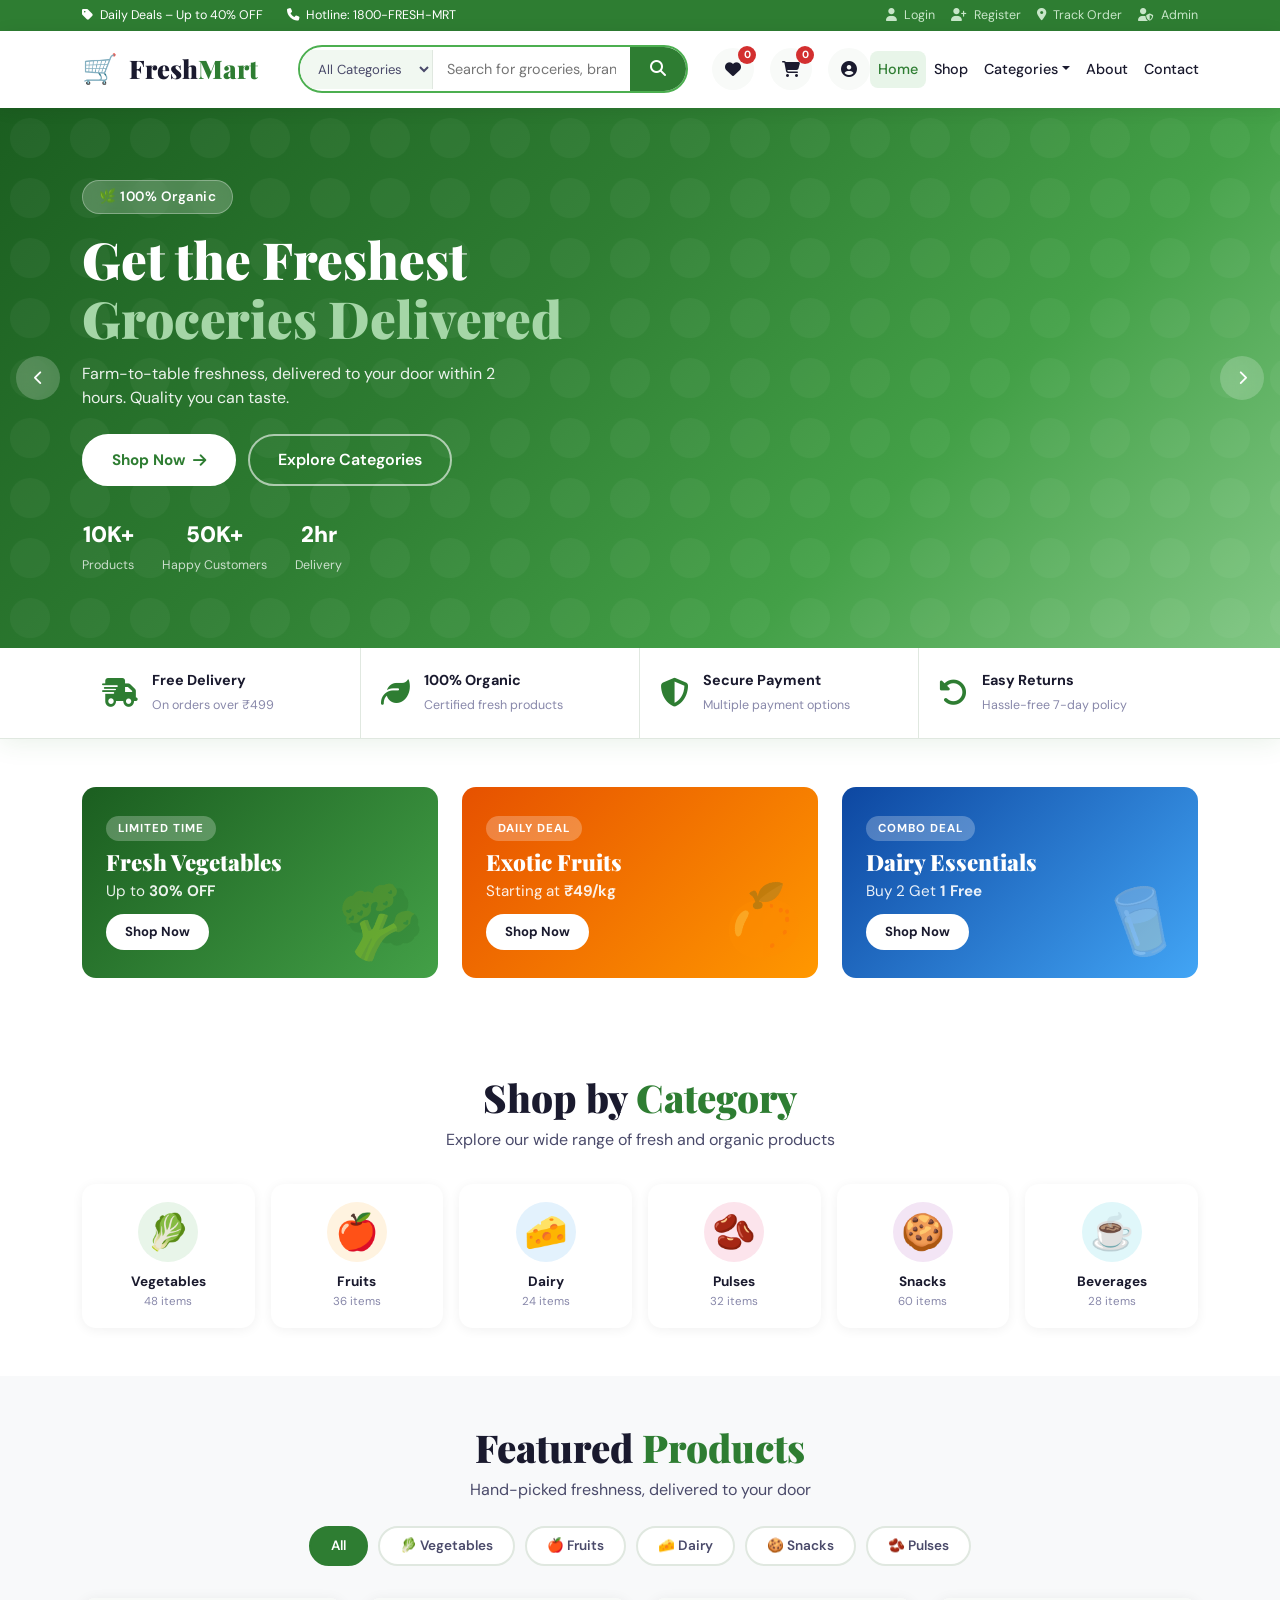
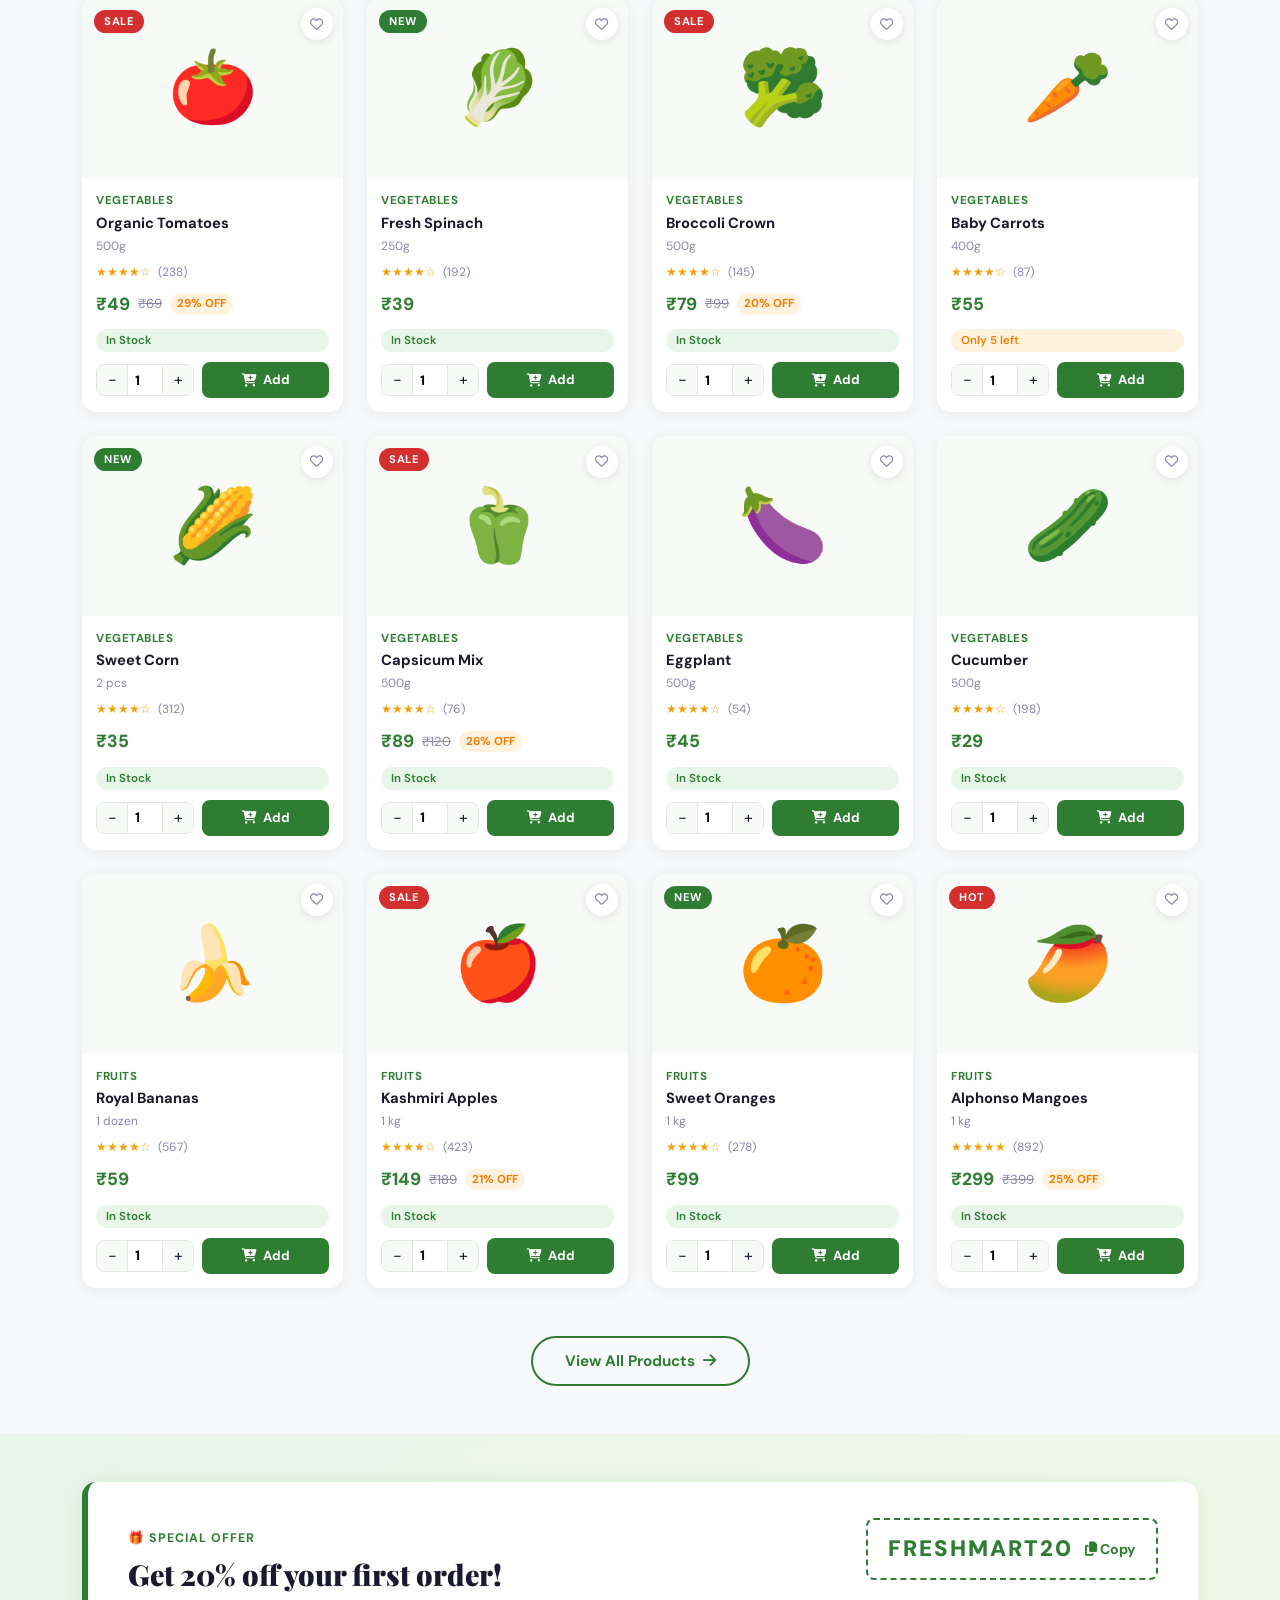
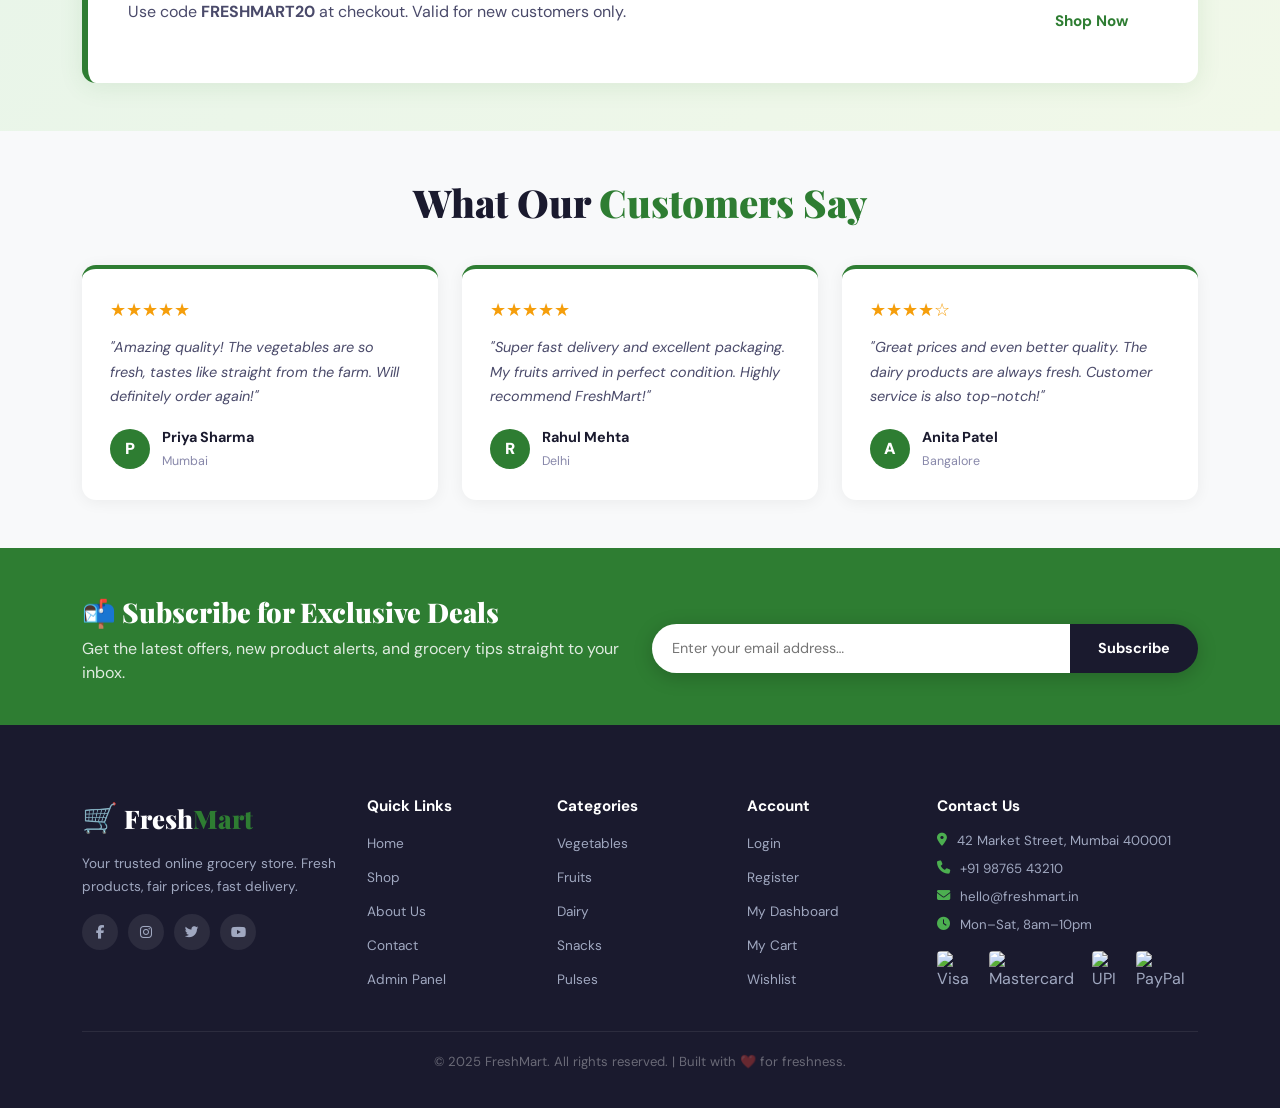
==== commit a7b12e10: "Update index.html" ====
--- a/frontend/index.html
+++ b/frontend/index.html
@@ -19,9 +19,12 @@
       <span><i class="fas fa-phone me-1"></i> Hotline: 1800-FRESH-MRT</span>
     </div>
     <div class="d-flex gap-3">
-      <a href="#" id="topLoginBtn"><i class="fas fa-user me-1"></i> Login</a>
+      <a href="pages/login.html" id="topLoginBtn"><i class="fas fa-user me-1"></i> Login</a>
       <a href="pages/register.html"><i class="fas fa-user-plus me-1"></i> Register</a>
       <a href="#"><i class="fas fa-map-marker-alt me-1"></i> Track Order</a>
+       <a href="pages/admin.html">
+    <i class="fas fa-user-shield me-1"></i> Admin
+  </a>
     </div>
   </div>
 </div>
